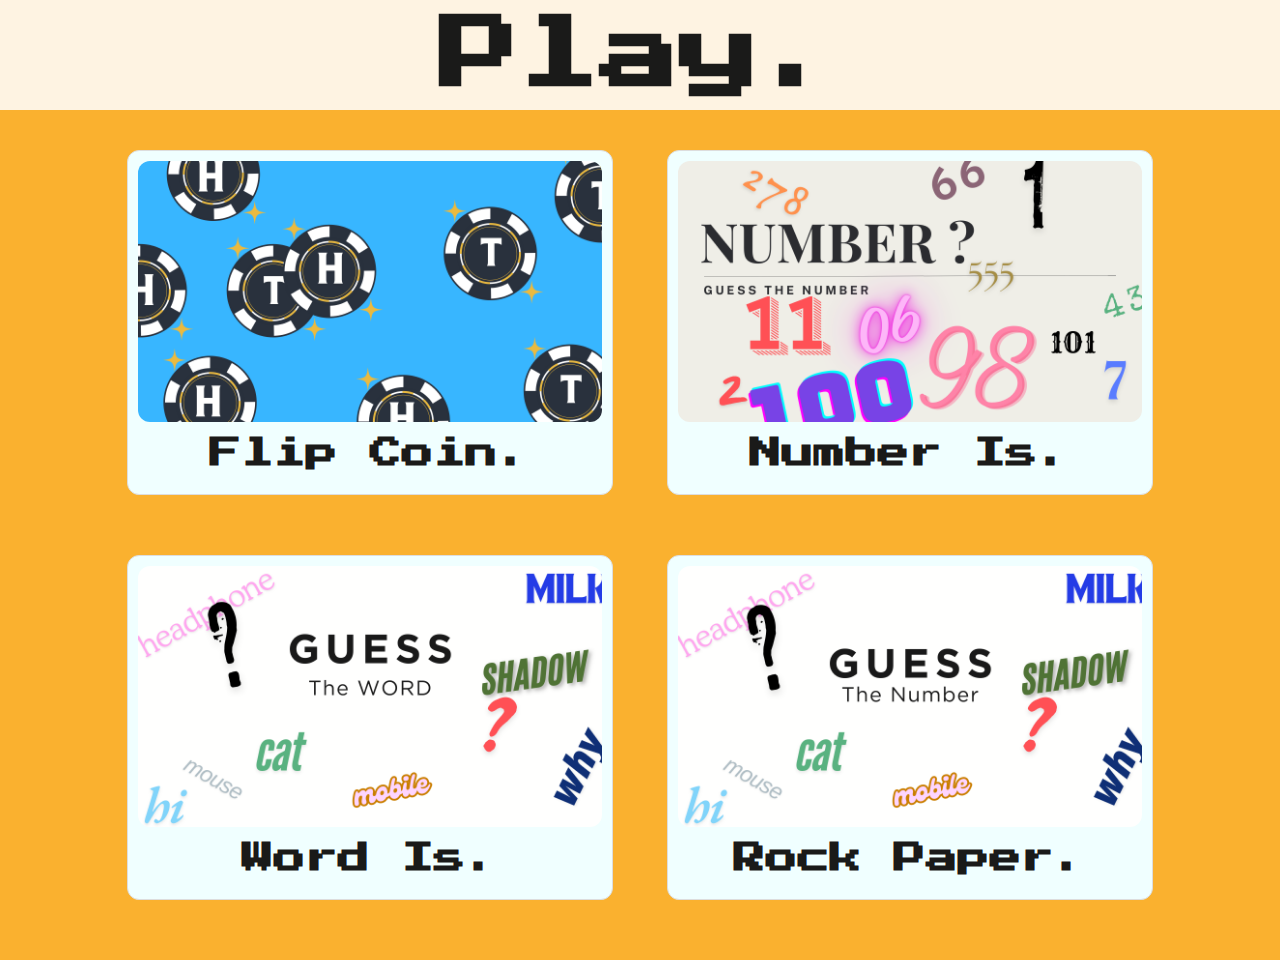
==== index.html @ fa57aac7 "mainpage to index" ====
<!DOCTYPE html>
<html lang="en">

<head>
    <meta charset="UTF-8">
    <meta name="viewport" content="width=device-width, initial-scale=1.0">
    <title>Game Page</title>
    <link rel="stylesheet" href="./css/mainstyle.css">
    <link rel="stylesheet" href="./css/media.css">

    <link rel="preconnect" href="https://fonts.googleapis.com">
    <link rel="preconnect" href="https://fonts.gstatic.com" crossorigin>
    <link
        href="https://fonts.googleapis.com/css2?family=Audiowide&family=Bebas+Neue&family=Chewy&family=Inter:ital,opsz,wght@0,14..32,100..900;1,14..32,100..900&family=Pacifico&family=Poppins&family=Press+Start+2P&family=Roboto:ital,wght@0,100;0,300;0,400;0,500;0,700;0,900;1,100;1,300;1,400;1,500;1,700;1,900&family=Russo+One&display=swap"
        rel="stylesheet">
</head>

<body>

    <div class="header">
        <h1 id="header-text">Play.</h1>
    </div>

    <div class="game-section">
        <div class="game-box" id="game-1">
            <a href="./Flip the Coin/flipthcoin.html">
                <img class="game-img" src="./Images/coin.png" alt="">
                <h1 class="game-text">Flip Coin.</h1>
            </a>
        </div>

        <div class="game-box" id="game-2">
            <a href="#">
                <img class="game-img" src="./Images/number.png" alt="">
                <h1 class="game-text">Number Is.</h1>
            </a>
        </div>
    </div>

    <div class="game-section">
        <div class="game-box" id="game-3">
            <a href="#">
                <img class="game-img" src="./Images/word.png" alt="">
                <h1 class="game-text">Word Is.</h1>
            </a>
        </div>

        <div class="game-box" id="game-4">
            <a href="">
                <img class="game-img" src="./Images/rockpaper.png" alt="">
                <h1 class="game-text">Rock Paper.</h1>
            </a>
        </div>
    </div>

    <script src="./js/mainbackend.js"></script>
</body>

</html>
---- css/mainstyle.css ----
*{
    margin: 0px;
    padding: 0px;
    box-sizing: border-box;
    font-family: "Press Start 2P",sans-serif;
}
body{
    background-color: #FAB12F;
}

.header{
    top: 0px;
    padding: 15px 40px;
    margin-bottom: 40px;
    text-align: center;
    background-color: #FEF3E2;
    color: #1A1A19;
    height: auto;
}

#header-text{
    font-size: 5rem;
    font-family: "Press Start 2P", sans-serif;
    font-weight: 600;
}

.game-section{
    width: calc(100% - 200px);
    height: auto;
    margin: 20px 100px 60px 100px;
    display: flex;
    flex-direction: row;
    align-items: center;
    justify-content: space-around;
}

.game-box{
    user-select: none;
    width: 45%;
    height: auto;
    text-align: center;
    padding: 10px 10px;
    background-color: azure;
    border: 1px solid #dddddd;
    border-radius: 12px;
}
.game-box > a{
    text-decoration: none;
    color: #1A1A19;
}

.game-box:hover {
    border: 2px solid #1A1A19;
}

.game-img{
    width: 100%;
    border-radius: 12px;
}
.game-text{
    padding: 15px 0px;
    font-size: 2rem;
}
---- css/media.css ----
@media (min-width:0px) and (max-width:767px){
    .header{
        padding: 5px 10px;
        margin-bottom: 30px;
    }
    #header-text{
        font-size: 3.5rem;
        font-weight: 400;
    }
    .game-section{
        width: 100%;
        margin: 0px;
        padding: 0px 80px;
        flex-direction: column;
    }
    .game-box{
        user-select: none;
        width: 100%;
        height: auto;
        padding: 10px 10px;
        margin-top: 10px ;
        margin-bottom: 10px;
    }
    .game-text{
        padding: 10px 0px;
        font-size: 1.8rem;
    }
}

@media (min-width:1800px){
    .header{
        padding: 35px 10px;
        margin-bottom: 30px;
    }
    #header-text{
        font-size: 8rem;
        font-weight: 400;
    }
    .game-section{
        width: calc(100%-200px);
        margin: 80px 100px 120px 100px;
    }
    .game-box{
        padding: 20px 20px;
        border-radius: 15px;
    }
    .game-text{
        padding: 25px;
        font-size: 5.5rem;
    }
}
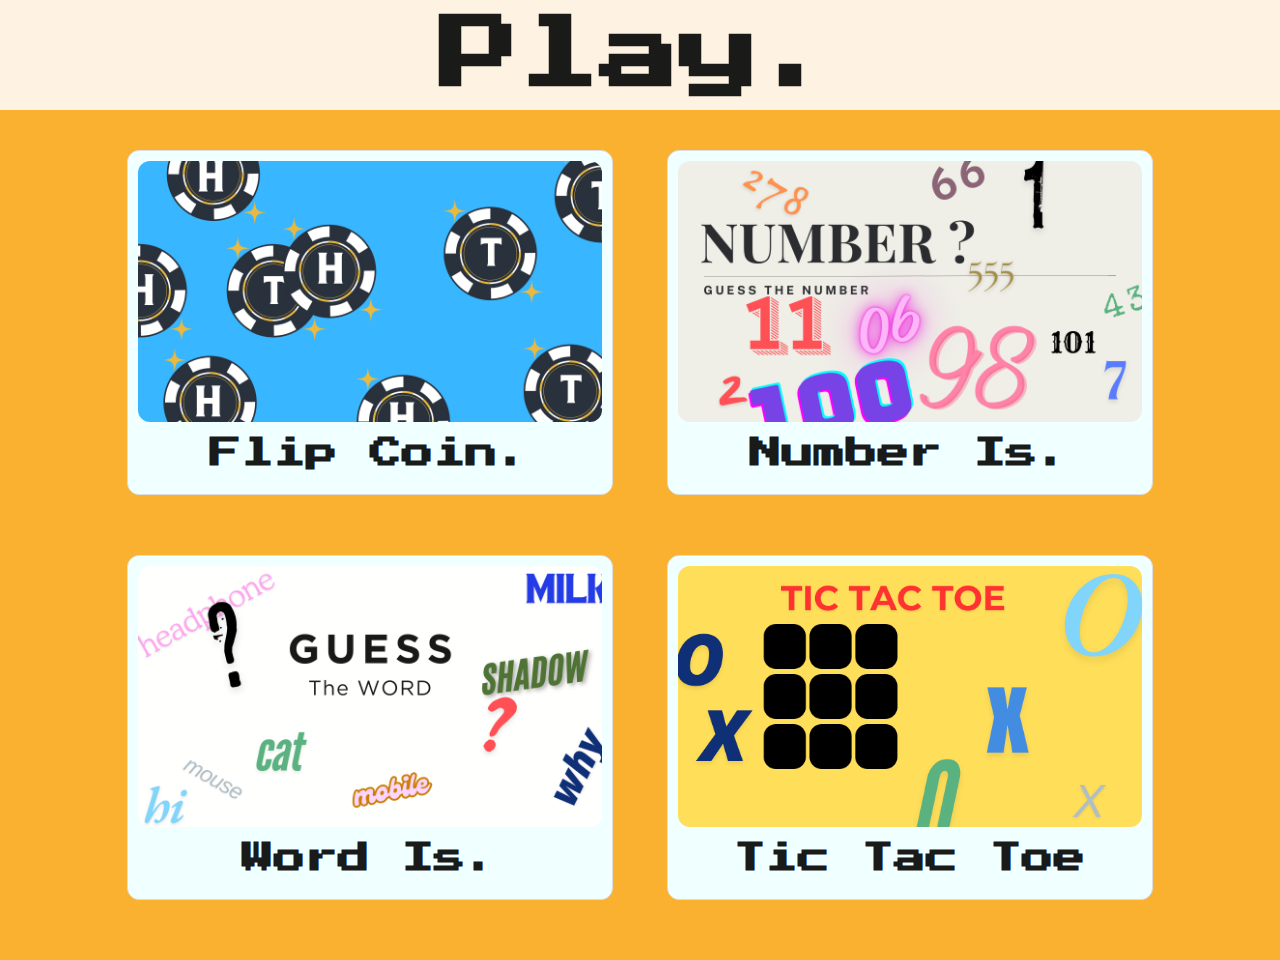
==== commit f2ce8641: "Tic Tac Toe Game added" ====
--- a/index.html
+++ b/index.html
@@ -30,7 +30,7 @@
         </div>
 
         <div class="game-box" id="game-2">
-            <a href="#">
+            <a href="./Guess the Number/number.html">
                 <img class="game-img" src="./Images/number.png" alt="">
                 <h1 class="game-text">Number Is.</h1>
             </a>
@@ -39,16 +39,16 @@
 
     <div class="game-section">
         <div class="game-box" id="game-3">
-            <a href="#">
+            <a href="./Guess the Word/word.html">
                 <img class="game-img" src="./Images/word.png" alt="">
                 <h1 class="game-text">Word Is.</h1>
             </a>
         </div>
 
         <div class="game-box" id="game-4">
-            <a href="">
-                <img class="game-img" src="./Images/rockpaper.png" alt="">
-                <h1 class="game-text">Rock Paper.</h1>
+            <a href="./Tic Tac Toe/tictactoe.html">
+                <img class="game-img" src="./Images/tictactoe.png" alt="">
+                <h1 class="game-text">Tic Tac Toe</h1>
             </a>
         </div>
     </div>
--- a/css/media.css
+++ b/css/media.css
@@ -27,7 +27,36 @@
     }
 }
 
-@media (min-width:1800px){
+@media (min-width:768px) and (max-width:1200px){
+    .header{
+        padding: 5px 10px;
+        margin-bottom: 30px;
+    }
+    #header-text{
+        font-size: 3.5rem;
+        font-weight: 400;
+    }
+    .game-section{
+        width: 100%;
+        margin: 0px;
+        padding: 0px 80px;
+        flex-direction: column;
+    }
+    .game-box{
+        user-select: none;
+        width: 100%;
+        height: auto;
+        padding: 10px 10px;
+        margin-top: 10px ;
+        margin-bottom: 10px;
+    }
+    .game-text{
+        padding: 10px 0px;
+        font-size: 1.8rem;
+    }
+}
+
+@media (min-width:2200px){
     .header{
         padding: 35px 10px;
         margin-bottom: 30px;
